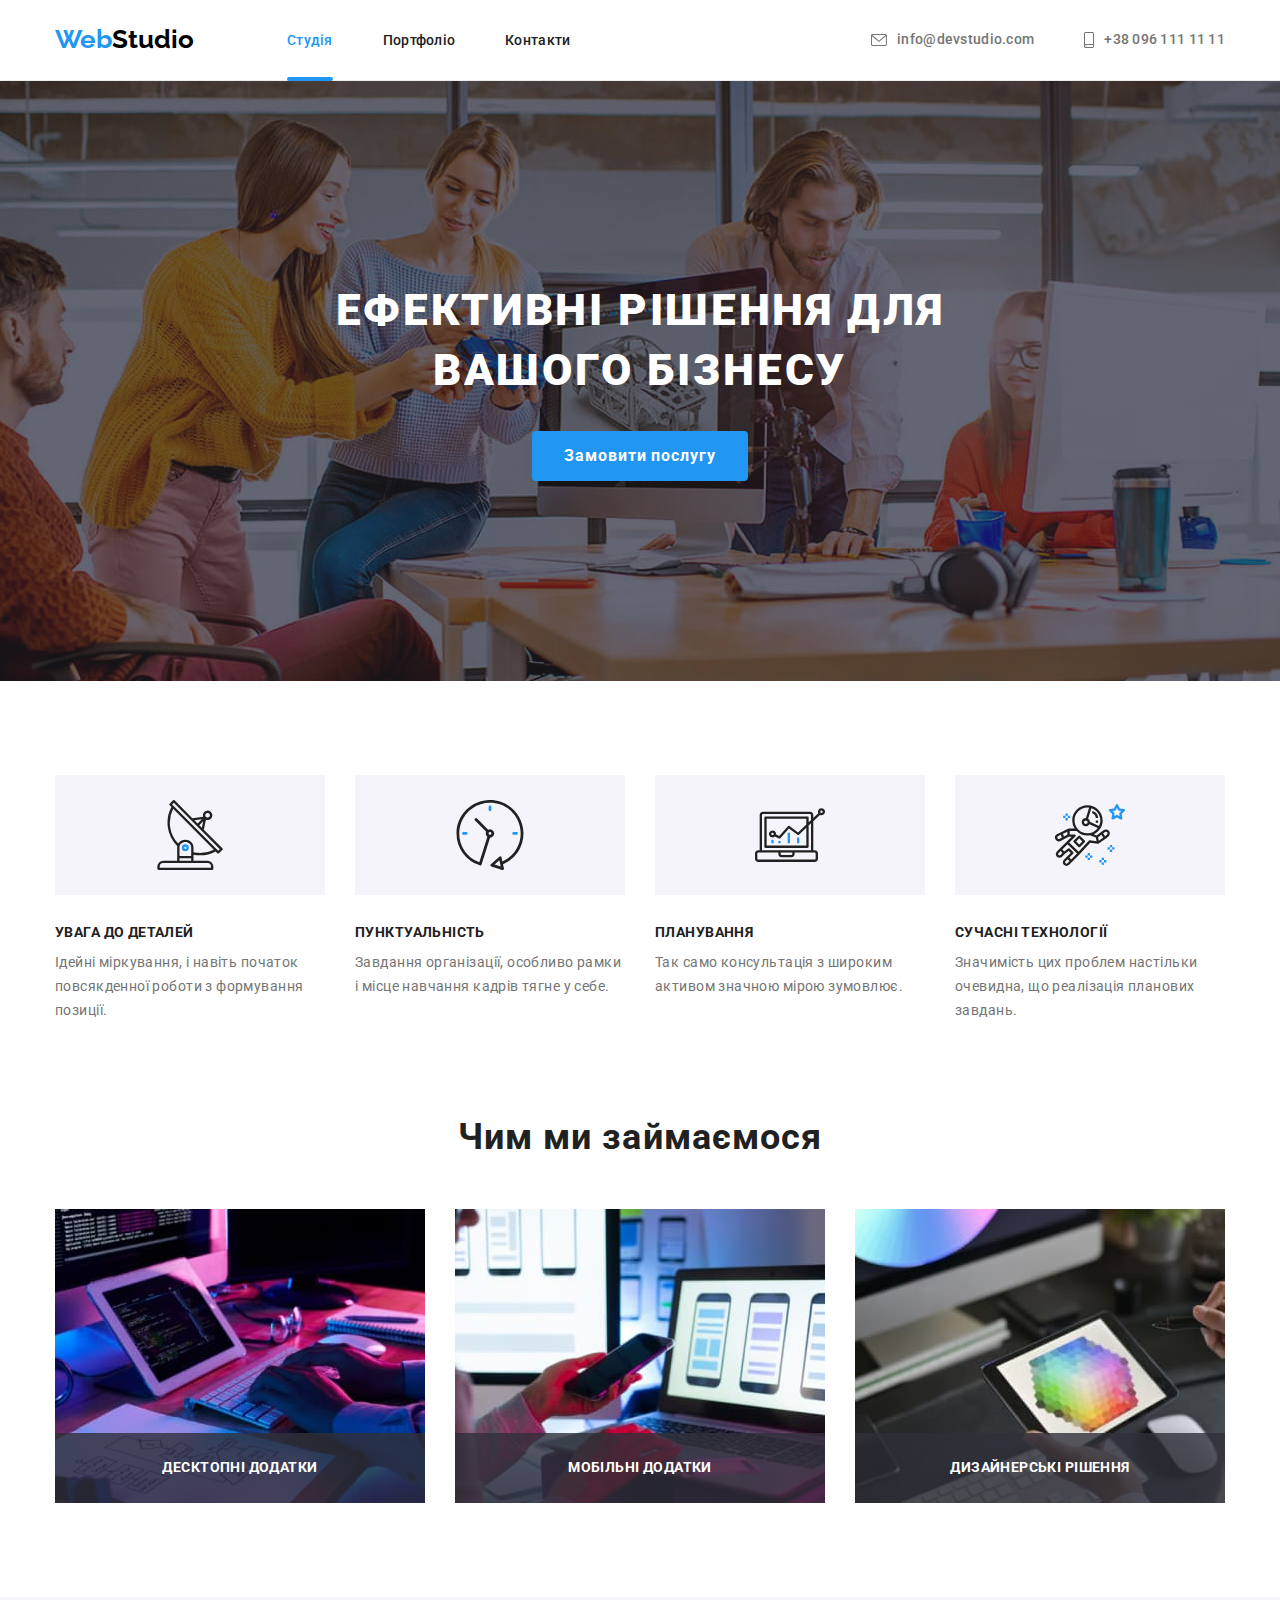
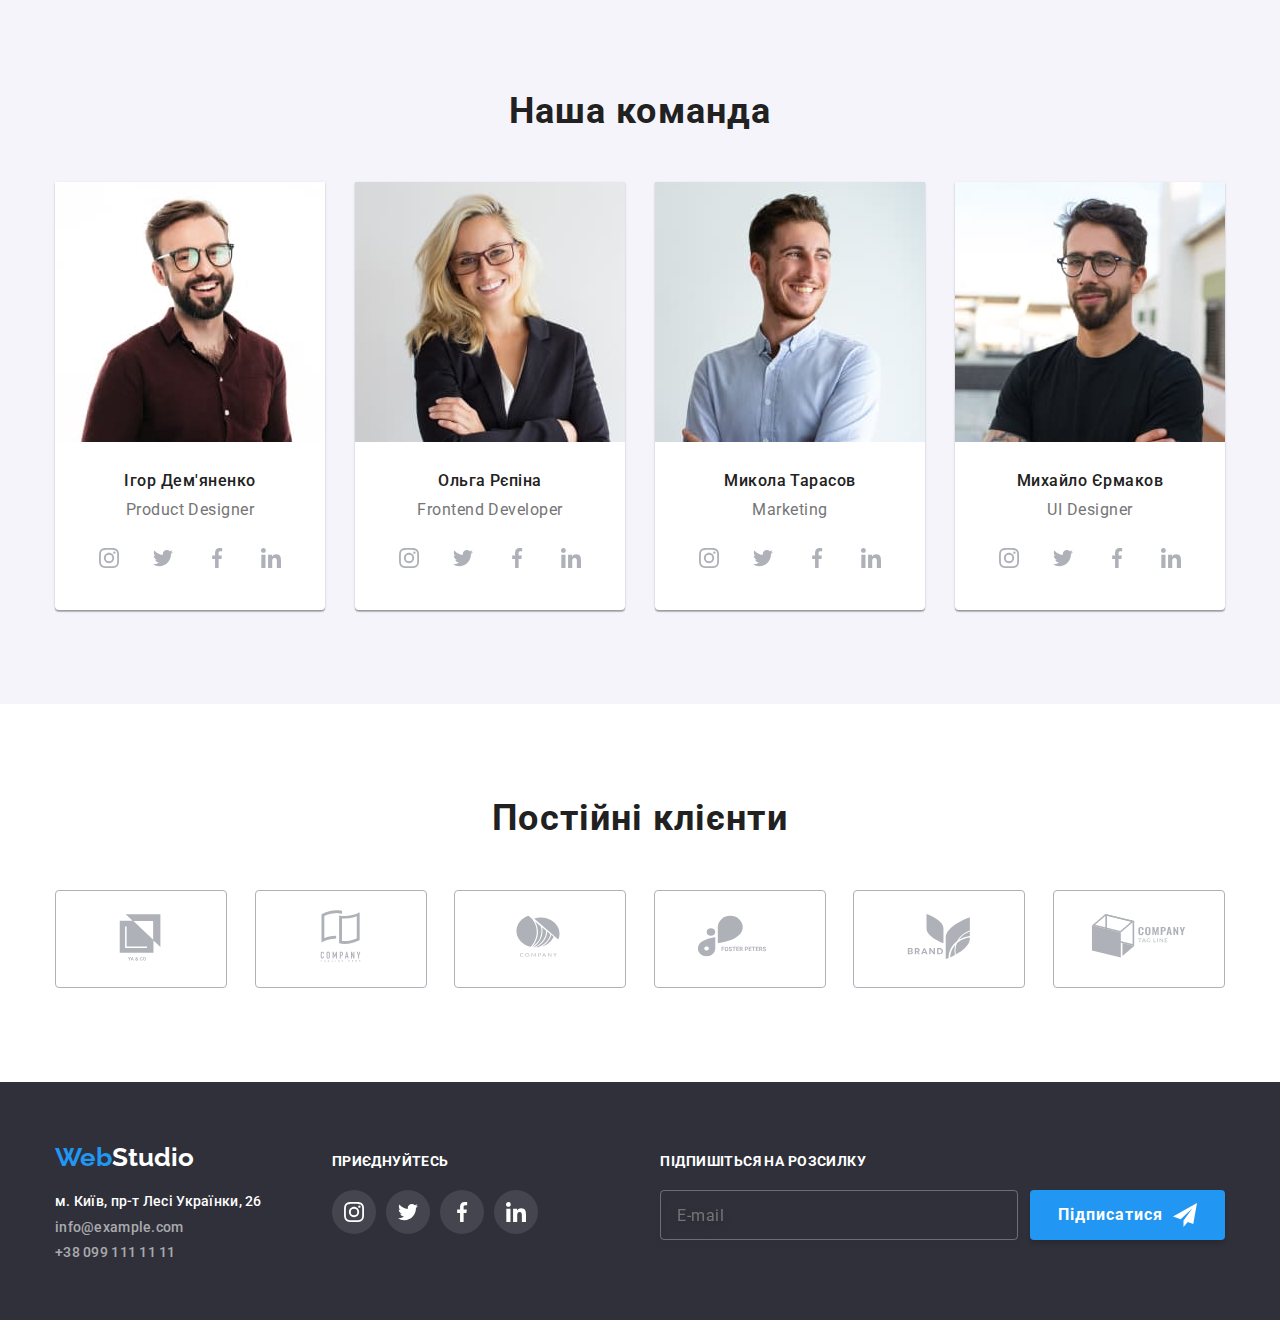
==== index.html @ 632d226a "added form" ====
<!DOCTYPE html>
<html lang="uk">
  <head>
    <meta charset="UTF-8" />
    <meta http-equiv="X-UA-Compatible" content="IE=edge" />
    <meta name="viewport" content="width=device-width, initial-scale=1.0" />
    <title>Студія</title>
    <link rel="preconnect" href="https://fonts.googleapis.com" />
    <link rel="preconnect" href="https://fonts.gstatic.com" crossorigin />
    <link
      href="https://fonts.googleapis.com/css2?family=Raleway:wght@700&family=Roboto:wght@400;500;700;900&display=swap"
      rel="stylesheet"
    />
    <link
      rel="stylesheet"
      href="https://cdnjs.cloudflare.com/ajax/libs/modern-normalize/1.1.0/modern-normalize.min.css"
    />
    <link rel="stylesheet" href="./css/style.css" />
  </head>
  <body>
    <!-- HEADER -->
    <header class="header">
      <!-- КОНТЕЙНЕР -->
      <div class="container">
        <div class="header-flex">
          <nav class="header-nav">
            <!-- ЛОГО -->
            <a class="logo" href="./index.html"><span class="blue">Web</span>Studio</a>

            <!-- НАВІГАЦІЙНИЙ СПИСОК -->
            <ul class="nav-list list">
              <li class="nav-item"><a class="nav-link link-padding current" href="">Студія</a></li>
              <li class="nav-item">
                <a class="nav-link link-padding" href="./portfolio.html">Портфоліо</a>
              </li>
              <li class="nav-item"><a class="nav-link link-padding" href="">Контакти</a></li>
            </ul>
          </nav>

          <!-- ПОСИЛАННЯ АУТЕНТИФІКАЦІЇ -->
          <ul class="auth-list list">
            <li class="auth-item">
              <a class="auth-link link-padding" href="mailto:info@devstudio.com">
                <svg class="auth-icon" width="16" height="12">
                  <use href="./images/icons.svg#envelope"></use>
                </svg>
                info@devstudio.com
              </a>
            </li>
            <li class="auth-item">
              <a class="auth-link link-padding" href="tel:+380961111111">
                <svg class="auth-icon" width="10" height="16">
                  <use href="./images/icons.svg#smartphone"></use>
                </svg>
                +38 096 111 11 11
              </a>
            </li>
          </ul>
        </div>
      </div>
    </header>
    <!-- HEADER END -->
    <main>
      <!-- ГЕРОЙ -->
      <section class="hero">
        <div class="container">
          <h1 class="hero-title">
            Ефективні рішення для <br />
            вашого бізнесу
          </h1>
          <button class="hero-button" type="button" data-modal-open>Замовити послугу</button>
        </div>
      </section>

      <!-- СИЛЬНІ СТОРОНИ -->
      <section class="section">
        <div class="container">
          <h2 class="section-title visually-hidden">Наші сильні сторони</h2>
          <ul class="pros-list list">
            <li class="pros-item antenna">
              <div class="pros-img-wrap">
                <svg class="pros-icon" width="70" height="70">
                  <use href="./images/icons.svg#antenna"></use>
                </svg>
              </div>
              <h3 class="pros-title">увага до деталей</h3>
              <p class="pros-text">
                Ідейні міркування, і навіть початок повсякденної роботи з формування позиції.
              </p>
            </li>
            <li class="pros-item clock">
              <div class="pros-img-wrap">
                <svg class="pros-icon" width="70" height="70">
                  <use href="./images/icons.svg#clock"></use>
                </svg>
              </div>
              <h3 class="pros-title">пунктуальність</h3>
              <p class="pros-text">
                Завдання організації, особливо рамки і місце навчання кадрів тягне у себе.
              </p>
            </li>
            <li class="pros-item diagram">
              <div class="pros-img-wrap">
                <svg class="pros-icon" width="70" height="70">
                  <use href="./images/icons.svg#diagram"></use>
                </svg>
              </div>
              <h3 class="pros-title">планування</h3>
              <p class="pros-text">
                Так само консультація з широким активом значною мірою зумовлює.
              </p>
            </li>
            <li class="pros-item astronaut">
              <div class="pros-img-wrap">
                <svg class="pros-icon" width="70" height="70">
                  <use href="./images/icons.svg#astronaut"></use>
                </svg>
              </div>
              <h3 class="pros-title">сучасні технології</h3>
              <p class="pros-text">
                Значимість цих проблем настільки очевидна, що реалізація планових завдань.
              </p>
            </li>
          </ul>
        </div>
      </section>

      <!-- ЧИМ ЗАЙМАЄМОСЬ -->
      <section class="section section-padding">
        <div class="container">
          <h2 class="section-title">Чим ми займаємося</h2>
          <ul class="work-list list">
            <li class="work-item">
              <div class="work-item-wrap">
                <img
                  class="work-img"
                  src="./images/index/work/keyboard1.jpg"
                  alt="Программіст друкує код на клавіатурі"
                  width="370"
                  height="294"
                />
                <p class="work-text">Десктопні додатки</p>
              </div>
            </li>
            <li class="work-item">
              <div class="work-item-wrap">
                <img
                  class="work-img"
                  src="./images/index/work/phone-laptop2.jpg"
                  alt="Людина тримає смартфон у лівій руці та свайпає по тачпаду правою рукою"
                  width="370"
                  height="294"
                />
                <p class="work-text">Мобільні додатки</p>
              </div>
            </li>
            <li class="work-item">
              <div class="work-item-wrap">
                <img
                  class="work-img"
                  src="./images/index/work/table3.jpg"
                  alt="Дизайнер тримає планшет в лівій руці та вибирає колір на палітрі стілусом"
                  width="370"
                  height="294"
                />
                <p class="work-text">Дизайнерські рішення</p>
              </div>
            </li>
          </ul>
        </div>
      </section>

      <!-- НАША КОМАНДА -->
      <section class="section bg-light">
        <div class="container">
          <h2 class="section-title">Наша команда</h2>

          <ul class="team-list list">
            <li class="team-item">
              <img
                class="team-img"
                src="./images/index/team/igor1.jpg"
                alt="Фото Ігоря Дем'яненко"
                width="270"
                height="260"
              />
              <h3 class="team-title">Ігор Дем'яненко</h3>
              <p class="team-text"><span lang="en">Product Designer</span></p>

              <ul class="team-icons list">
                <li class="team-icons-item">
                  <a
                    class="team-icons-link"
                    href="https://www.instagram.com/"
                    aria-label="Instagram"
                  >
                    <svg class="team-icons-unit" width="20" height="20">
                      <use href="./images/icons.svg#instagram"></use>
                    </svg>
                  </a>
                </li>
                <li class="team-icons-item">
                  <a class="team-icons-link" href="https://twitter.com/" aria-label="Twitter">
                    <svg class="team-icons-unit" width="20" height="20">
                      <use href="./images/icons.svg#twitter"></use>
                    </svg>
                  </a>
                </li>
                <li class="team-icons-item">
                  <a
                    class="team-icons-link"
                    href="https://uk-ua.facebook.com/"
                    aria-label="Facebook"
                  >
                    <svg class="team-icons-unit" width="20" height="20">
                      <use href="./images/icons.svg#facebook"></use>
                    </svg>
                  </a>
                </li>
                <li class="team-icons-item">
                  <a class="team-icons-link" href="https://ua.linkedin.com/" aria-label="Linked-In">
                    <svg class="team-icons-unit" width="20" height="20">
                      <use href="./images/icons.svg#linkedin"></use>
                    </svg>
                  </a>
                </li>
              </ul>
            </li>

            <li class="team-item">
              <img
                class="team-img"
                src="./images/index/team/olga2.jpg"
                alt="Фото Ольги Рєпіної"
                width="270"
                height="260"
              />
              <h3 class="team-title">Ольга Рєпіна</h3>
              <p class="team-text"><span lang="en">Frontend Developer</span></p>
              <ul class="team-icons list">
                <li class="team-icons-item">
                  <a
                    class="team-icons-link"
                    href="https://www.instagram.com/"
                    aria-label="Instagram"
                  >
                    <svg class="team-icons-unit" width="20" height="20">
                      <use href="./images/icons.svg#instagram"></use>
                    </svg>
                  </a>
                </li>
                <li class="team-icons-item">
                  <a class="team-icons-link" href="https://twitter.com/" aria-label="Twitter">
                    <svg class="team-icons-unit" width="20" height="20">
                      <use href="./images/icons.svg#twitter"></use>
                    </svg>
                  </a>
                </li>
                <li class="team-icons-item">
                  <a
                    class="team-icons-link"
                    href="https://uk-ua.facebook.com/"
                    aria-label="Facebook"
                  >
                    <svg class="team-icons-unit" width="20" height="20">
                      <use href="./images/icons.svg#facebook"></use>
                    </svg>
                  </a>
                </li>
                <li class="team-icons-item">
                  <a class="team-icons-link" href="https://ua.linkedin.com/" aria-label="Linked-In">
                    <svg class="team-icons-unit" width="20" height="20">
                      <use href="./images/icons.svg#linkedin"></use>
                    </svg>
                  </a>
                </li>
              </ul>
            </li>

            <li class="team-item">
              <img
                class="team-img"
                src="./images/index/team/mikola3.jpg"
                alt="Фото Миколи Тарасова"
                width="270"
                height="260"
              />
              <h3 class="team-title">Микола Тарасов</h3>
              <p class="team-text"><span lang="en">Marketing</span></p>
              <ul class="team-icons list">
                <li class="team-icons-item">
                  <a
                    class="team-icons-link"
                    href="https://www.instagram.com/"
                    aria-label="Instagram"
                  >
                    <svg class="team-icons-unit" width="20" height="20">
                      <use href="./images/icons.svg#instagram"></use>
                    </svg>
                  </a>
                </li>
                <li class="team-icons-item">
                  <a class="team-icons-link" href="https://twitter.com/" aria-label="Twitter">
                    <svg class="team-icons-unit" width="20" height="20">
                      <use href="./images/icons.svg#twitter"></use>
                    </svg>
                  </a>
                </li>
                <li class="team-icons-item">
                  <a
                    class="team-icons-link"
                    href="https://uk-ua.facebook.com/"
                    aria-label="Facebook"
                  >
                    <svg class="team-icons-unit" width="20" height="20">
                      <use href="./images/icons.svg#facebook"></use>
                    </svg>
                  </a>
                </li>
                <li class="team-icons-item">
                  <a class="team-icons-link" href="https://ua.linkedin.com/" aria-label="Linked-In">
                    <svg class="team-icons-unit" width="20" height="20">
                      <use href="./images/icons.svg#linkedin"></use>
                    </svg>
                  </a>
                </li>
              </ul>
            </li>

            <li class="team-item">
              <img
                class="team-img"
                src="./images/index/team/mihaylo4.jpg"
                alt="Фото Михайла Єрмакова"
                width="270"
                height="260"
              />
              <h3 class="team-title">Михайло Єрмаков</h3>
              <p class="team-text"><span lang="en">UI Designer</span></p>
              <ul class="team-icons list">
                <li class="team-icons-item">
                  <a
                    class="team-icons-link"
                    href="https://www.instagram.com/"
                    aria-label="Instagram"
                  >
                    <svg class="team-icons-unit" width="20" height="20">
                      <use href="./images/icons.svg#instagram"></use>
                    </svg>
                  </a>
                </li>
                <li class="team-icons-item">
                  <a class="team-icons-link" href="https://twitter.com/" aria-label="Twitter">
                    <svg class="team-icons-unit" width="20" height="20">
                      <use href="./images/icons.svg#twitter"></use>
                    </svg>
                  </a>
                </li>
                <li class="team-icons-item">
                  <a
                    class="team-icons-link"
                    href="https://uk-ua.facebook.com/"
                    aria-label="Facebook"
                  >
                    <svg class="team-icons-unit" width="20" height="20">
                      <use href="./images/icons.svg#facebook"></use>
                    </svg>
                  </a>
                </li>
                <li class="team-icons-item">
                  <a class="team-icons-link" href="https://ua.linkedin.com/" aria-label="Linked-In">
                    <svg class="team-icons-unit" width="20" height="20">
                      <use href="./images/icons.svg#linkedin"></use>
                    </svg>
                  </a>
                </li>
              </ul>
            </li>
          </ul>
        </div>
      </section>

      <!-- ПОСТІЙНІ КЛІЄНТИ -->
      <section class="section">
        <div class="container">
          <h2 class="section-title">Постійні клієнти</h2>
          <ul class="clients-list list">
            <li class="clients-item">
              <a class="clients-link" href="">
                <svg class="clients-icon" width="106" height="60">
                  <use href="./images/icons.svg#logo1"></use>
                </svg>
              </a>
            </li>
            <li class="clients-item">
              <a class="clients-link" href="">
                <svg class="clients-icon" width="106" height="60">
                  <use href="./images/icons.svg#logo2"></use>
                </svg>
              </a>
            </li>
            <li class="clients-item">
              <a class="clients-link" href="">
                <svg class="clients-icon" width="106" height="60">
                  <use href="./images/icons.svg#logo3"></use>
                </svg>
              </a>
            </li>
            <li class="clients-item">
              <a class="clients-link" href="">
                <svg class="clients-icon" width="106" height="60">
                  <use href="./images/icons.svg#logo4"></use>
                </svg>
              </a>
            </li>
            <li class="clients-item">
              <a class="clients-link" href="">
                <svg class="clients-icon" width="106" height="60">
                  <use href="./images/icons.svg#logo5"></use>
                </svg>
              </a>
            </li>
            <li class="clients-item">
              <a class="clients-link" href="">
                <svg class="clients-icon" width="106" height="60">
                  <use href="./images/icons.svg#logo6"></use>
                </svg>
              </a>
            </li>
          </ul>
        </div>
      </section>
    </main>

    <!-- FOOTER -->
    <footer class="footer">
      <div class="container footer-container">
        <!-- Адреса -->
        <address class="footer-address">
          <a class="logo color-white margin-logo" href=""><span class="blue">Web</span>Studio</a>
          <ul class="nav-list list list-block">
            <li class="nav-item">
              <a
                class="nav-link color-white"
                href="https://www.google.com.ua/maps/place/%D0%B1%D1%83%D0%BB.+%D0%9B%D0%B5%D1%81%D0%B8+%D0%A3%D0%BA%D1%80%D0%B0%D0%B8%D0%BD%D0%BA%D0%B8,+26,+%D0%9A%D0%B8%D0%B5%D0%B2,+02000/@50.4265847,30.537711,17.5z/data=!4m5!3m4!1s0x40d4cf0e033ecbe9:0x57a4dffefec77da0!8m2!3d50.4265807!4d30.5383858?hl=ru"
                >м. Київ, пр-т Лесі Українки, 26
              </a>
            </li>
            <li class="nav-item">
              <a class="nav-link color-rgba" href="mailto:info@example.com">info@example.com</a>
            </li>
            <li class="nav-item">
              <a class="nav-link color-rgba" href="tel:+380991111111">+38 099 111 11 11</a>
            </li>
          </ul>
        </address>

        <!-- Соціальні мережі -->
        <div class="social-links">
          <b class="social-links-text">приєднуйтесь</b>
          <ul class="social-links-list list">
            <li class="social-list-item">
              <a class="social-list-link" href="https://www.instagram.com/" aria-label="Instagram">
                <svg class="social-list-icons" width="20" height="20">
                  <use href="./images/icons.svg#instagram"></use>
                </svg>
              </a>
            </li>
            <li class="social-list-item">
              <a class="social-list-link" href="https://twitter.com/" aria-label="Twitter">
                <svg class="social-list-icons" width="20" height="20">
                  <use href="./images/icons.svg#twitter"></use>
                </svg>
              </a>
            </li>
            <li class="social-list-item">
              <a class="social-list-link" href="https://uk-ua.facebook.com/" aria-label="Facebook">
                <svg class="social-list-icons" width="20" height="20">
                  <use href="./images/icons.svg#facebook"></use>
                </svg>
              </a>
            </li>
            <li class="social-list-item">
              <a class="social-list-link" href="https://ua.linkedin.com/" aria-label="Linked-In">
                <svg class="social-list-icons" width="20" height="20">
                  <use href="./images/icons.svg#linkedin"></use>
                </svg>
              </a>
            </li>
          </ul>
        </div>

        <!-- Розсилка -->
        <div class="form-footer-wrap">
          <b class="form-footer-text">Підпишіться на розсилку</b>
          <form class="form-footer" action="">
            <input class="input-footer-mail" type="email" name="email" placeholder="E-mail" />
            <button class="form-footer-btn btn" type="submit">
              Підписатися
              <svg class="form-footer-svg" width="24" height="24">
                <use href="./images/icons.svg#telegram"></use>
              </svg>
            </button>
          </form>
        </div>
      </div>
    </footer>
    <!-- FOOTER END-->

    <!-- MODAL -->
    <div class="backdrop is-hidden" data-modal>
      <div class="modal">
        <button class="modal-btn btn" type="button" data-modal-close>
          <svg class="modal-cross btn" width="18" height="18">
            <use href="./images/icons.svg#cross"></use>
          </svg>
        </button>
        <h2 class="modal-title">Залиште свої дані, ми вам передзвонимо</h2>
        <form class="form-modal" action="">
          <label
            >Ім'я
            <input type="text" name="Username" autofocus />
          </label>
          <label
            >Телефон
            <input type="tel" name="tel" />
          </label>
          <label
            >Пошта
            <input type="email" name="Email" />
          </label>
          <label
            >Коментар
            <textarea name="textarea" cols="30" rows="10" placeholder="Введіть текст"></textarea>
          </label>
        </form>
      </div>
    </div>
    <script src="./modal.js"></script>
  </body>
</html>
---- css/style.css ----
:root {
  /* text colors */
  --main-color: #212121;
  --secondary-color: #757575;
  --active-color: #2196f3;
  --backdrop-card-color: rgba(33, 150, 243, 0.9);
  --white-color: #ffffff;
  --link-color-rgba-60: rgba(255, 255, 255, 0.6);
  --icon-color: #afb1b8;
  --social-links-rgba-10: rgba(255, 255, 255, 0.1);
  --bg-work-cards: rgba(47, 48, 58, 0.8);

  /* background color */
  --bg-dark: #2f303a;
  --bg-light: #f5f4fa;
  --border-color: #eeeeee;
  --header-line: #ececec;
  --bg-modal: rgba(0, 0, 0, 0.2);

  /* fonts */
  --main-font: 'Roboto', sans-serif;
  --secondary-font: 'Raleway', sans-serif;

  /* other */
  --timing-function: cubic-bezier(0.4, 0, 0.2, 1);
}
body {
  color: var(--main-color);
  font-family: var(--main-font);
}
h1,
h2,
h3,
h4,
h5,
h6,
ul,
p {
  margin: 0;
  padding: 0;
}
img {
  display: block;
}
.btn {
  padding: 0;
  display: block;
  cursor: pointer;
}
.visually-hidden {
  position: absolute;
  white-space: nowrap;
  width: 1px;
  height: 1px;
  overflow: hidden;
  border: 0;
  padding: 0;
  clip: rect(0 0 0 0);
  clip-path: inset(50%);
  margin: -1px;
}
/* INDEX.HTML */

/* HEADER */
.header {
  border-bottom: 1px solid var(--header-line);
}
/* КОНТЕЙНЕР  */
.container {
  width: 1200px;
  margin: 0 auto;
  padding: 0 15px;
}
.header-flex {
  display: flex;
  justify-content: space-between;
  align-items: center;
}
.header-nav {
  display: flex;
  align-items: center;
}
.logo {
  color: #000000;
  font-family: 'Raleway', sans-serif;

  font-weight: 700;
  font-size: 26px;
  line-height: 1.2;

  text-decoration: none;
}
.blue {
  color: var(--active-color);
}
.list {
  list-style: none;
}
.nav-list {
  display: flex;

  margin-left: 93px;
}
.nav-item {
  margin-left: 50px;
  position: relative;
}
.nav-item:first-child {
  margin-left: 0;
}
.nav-link {
  display: block;

  font-weight: 500;
  font-size: 14px;
  line-height: 1.15;
  letter-spacing: 0.02em;

  color: var(--main-color);

  text-decoration: none;

  transition: color 250ms var(--timing-function);
}
.link-padding {
  padding: 32px 0;
}
.nav-list .nav-link.current {
  color: var(--active-color);
}
.nav-list .nav-link.current::after {
  content: '';
  display: block;

  position: absolute;
  left: 0;
  bottom: -1px;
  height: 4px;
  width: 100%;

  border-radius: 2px;
  background-color: var(--active-color);
}
.nav-link:hover,
.nav-link:focus {
  color: var(--active-color);
}
.auth-list {
  display: flex;
  align-items: center;
}
.auth-item {
}
.auth-item + .auth-item {
  margin-left: 50px;
}
.auth-link {
  display: inline-flex;
  align-items: center;

  font-weight: 500;
  font-size: 14px;
  line-height: 1.14;
  letter-spacing: 0.02em;

  color: var(--secondary-color);

  text-decoration: none;

  transition: color 250ms var(--timing-function);
}
.auth-link:hover,
.auth-link:focus {
  color: var(--active-color);
  fill: var(--active-color);
}
.auth-icon {
  align-items: center;

  margin-right: 10px;

  fill: var(--secondary-color);
  transition: fill 250ms var(--timing-function);
}

.auth-link:hover .auth-icon {
  fill: var(--active-color);
}
.auth-link:focus .auth-icon {
  fill: var(--active-color);
}

/* ГЕРОЙ */
.hero {
  background-color: var(--bg-dark);
  background-image: linear-gradient(rgba(47, 48, 58, 0.4), rgba(47, 48, 58, 0.4)),
    url('../images/index/hero/bg-hero-sq.jpg');
  background-repeat: no-repeat;
  background-position: center;
  background-size: cover;
  max-width: 1600px;

  text-align: center;
  margin: 0 auto;
  padding: 200px 0;
}
.hero-title {
  font-weight: 900;
  font-size: 44px;
  line-height: 1.36;

  letter-spacing: 0.06em;
  text-transform: uppercase;

  color: var(--white-color);

  margin-bottom: 30px;
}
.hero-button {
  font-family: inherit;
  font-weight: 700;
  font-size: 16px;
  line-height: 1.9;
  letter-spacing: 0.06em;

  color: var(--white-color);
  background-color: var(--active-color);

  padding: 10px 32px;
  min-width: 216px;
  border-radius: 4px;
  border: none;

  cursor: pointer;
}
/* MODAL */
.backdrop {
  position: fixed;
  top: 0;
  left: 0;
  width: 100%;
  height: 100%;

  background-color: var(--bg-modal);

  opacity: 1;
  transition: opacity 250ms var(--timing-function);
}
.backdrop.is-hidden {
  opacity: 0;
  pointer-events: none;
  visibility: visible;
}
.backdrop.is-hidden .modal {
  transform: translate(-50%, -50%) scale(1.1);
}
.modal {
  position: absolute;
  top: 50%;
  left: 50%;

  min-width: 528px;
  min-height: 581px;

  background-color: var(--white-color);
  box-shadow: 0px 1px 3px rgba(0, 0, 0, 0.12), 0px 1px 1px rgba(0, 0, 0, 0.14),
    0px 2px 1px rgba(0, 0, 0, 0.2);
  border-radius: 4px;

  transform: translate(-50%, -50%) scale(1);
  transition: transform 250ms var(--timing-function);
}
.modal-btn {
  position: absolute;
  top: 8px;
  right: 8px;
  padding: 6px;

  background-color: var(--white-color);

  border: 1px solid rgba(0, 0, 0, 0.1);
  border-radius: 50%;
}
.modal-cross {
  transition: fill 250ms var(--timing-function);
}
.modal-btn:hover .modal-cross {
  fill: var(--active-color);
}
.form-modal {
}

/* СИЛЬНІ СТОРОНИ */

/* яке повторюється */
.section {
  padding: 94px 0;
}
.section-padding {
  padding-top: 0;
}
.section-title {
  font-weight: 700;
  font-size: 36px;
  line-height: 1.16;
  text-align: center;
  letter-spacing: 0.03em;

  margin-bottom: 50px;
}
/* ////яке повторюється */

.pros-list {
  display: flex;
  justify-content: space-between;
}
.pros-item {
  width: calc((100% - 90px) / 4);
}
.pros-img-wrap {
  display: flex;
  justify-content: center;
  align-items: center;
  width: 270px;
  height: 120px;
  margin-bottom: 30px;
  background-color: var(--bg-light);
}
.pros-icon {
  border-radius: 4px;

  background-color: var(--bg-light);
}

/* .pros-item::before {
  content: '';
  display: block;
  height: 120px;
  border-radius: 4px;

  background-color: var(--bg-light);
  background-repeat: no-repeat;
  background-size: 70px 70px;
  background-position: center;

  margin-bottom: 30px;
}
.antenna:before {
  background-image: url('../images/index/strengths/antenna.svg');
}
.clock::before {
  background-image: url('../images/index/strengths/clock.svg');
}
.diagram::before {
  background-image: url('../images/index/strengths/diagram.svg');
}
.astronaut:before {
  background-image: url('../images/index/strengths/astronaut.svg');
} */

.pros-title {
  font-weight: 700;
  font-size: 14px;
  line-height: 1.14;
  letter-spacing: 0.03em;
  text-transform: uppercase;

  margin-bottom: 10px;
}
.pros-text {
  font-size: 14px;
  line-height: 1.71;

  letter-spacing: 0.03em;

  color: var(--secondary-color);
}

/* ЧИМ ЗАЙМАЄМОСЬ */
.work-list {
  display: flex;
  justify-content: space-between;
}
.work-item {
}
.work-item-wrap {
  position: relative;
}
.work-img {
}
.work-text {
  position: absolute;
  bottom: 0;
  left: 0;
  width: 100%;
  min-height: 70px;

  display: flex;
  justify-content: center;
  align-items: center;

  font-weight: 700;
  font-size: 14px;
  line-height: 1.14;
  text-align: center;
  letter-spacing: 0.03em;
  text-transform: uppercase;

  color: var(--white-color);
  background-color: var(--bg-work-cards);
}
/* НАША КОМАНДА */
.bg-light {
  background-color: var(--bg-light);
}
.team-list {
  display: flex;
  justify-content: space-between;
}
.team-item {
  background-color: var(--white-color);

  box-shadow: 0px 1px 3px rgba(0, 0, 0, 0.12), 0px 1px 1px rgba(0, 0, 0, 0.14),
    0px 2px 1px rgba(0, 0, 0, 0.2);
  border-radius: 0px 0px 4px 4px;
}
.team-img {
  margin-bottom: 30px;
}
.team-title {
  font-weight: 500;
  font-size: 16px;
  line-height: 1.18;
  letter-spacing: 0.03em;

  text-align: center;

  margin-bottom: 10px;
}
.team-text {
  font-size: 16px;
  line-height: 1.18;
  letter-spacing: 0.03em;

  text-align: center;

  color: var(--secondary-color);

  margin-bottom: 16px;
}
.team-icons {
  display: flex;
  justify-content: center;
  align-items: center;
  margin-bottom: 30px;
}
.team-icons-item + .team-icons-item {
  margin-left: 10px;
}
.team-icons-link {
  /* display: block; */
  display: inline-flex;
  justify-content: center;
  align-items: center;

  width: 44px;
  height: 44px;
  /* padding: 12px; */

  border-radius: 50%;

  color: var(--white-color);
  transition: background-color 250ms var(--timing-function);
}
.team-icons-link:hover,
.team-icons-link:focus {
  background-color: var(--active-color);
}
.team-icons-link:focus .team-icons-unit {
  fill: currentColor;
}
.team-icons-link:hover .team-icons-unit {
  fill: currentColor;
}

.team-icons-unit {
  display: block;

  fill: var(--icon-color);

  transition: fill 250ms var(--timing-function);
}

/* Постійні клієнти */
.clients-list {
  display: flex;
  justify-content: space-between;
  align-items: center;
}
.clients-link {
  display: block;
  padding: 16px 32px;
  fill: var(--icon-color);
  border: 1px solid var(--icon-color);
  border-radius: 4px;

  transition: border 250ms var(--timing-function);
}
.clients-link:hover,
.clients-link:focus {
  border: 1px solid var(--active-color);
  fill: var(--active-color);
}
.clients-icon {
  transition: fill 250ms var(--timing-function);
}
/* FOOTER */

.footer {
  background-color: var(--bg-dark);
  padding: 60px 0;
}
.color-white {
  color: var(--white-color);
}
.color-rgba {
  color: var(--link-color-rgba-60);
}
.footer-address {
  font-style: normal;
}
.list-block {
  display: block;
  margin-left: 0;
}
.list-block > .nav-item {
  margin-left: 0;
  margin-bottom: 9px;
}
.list-block > .nav-item:last-child {
  margin-bottom: 0;
}
.margin-logo {
  display: inline-block;
  margin-bottom: 20px;
}

.footer-container {
  display: flex;
  align-items: baseline;
}
.social-links {
  margin-left: 70px;
}
.social-links-text {
  display: block;
  font-weight: 700;
  font-size: 14px;
  line-height: 1.14;
  letter-spacing: 0.03em;
  text-transform: uppercase;

  color: var(--white-color);

  margin-bottom: 20px;
}
.social-links-list {
  display: flex;
}
.social-list-item {
  margin-left: 10px;
}
.social-list-item:first-child {
  margin-left: 0;
}
.social-list-link {
  display: block;
  padding: 12px;
  border-radius: 50%;

  color: var(--white-color);
  background-color: var(--social-links-rgba-10);

  transition: background-color 250ms var(--timing-function);
}
.social-list-link:hover,
.social-list-link:focus {
  background-color: var(--active-color);
}
.social-list-icons {
  display: block;

  fill: currentColor;
}
.form-footer-wrap {
  margin-left: auto;
}
.form-footer {
  display: flex;
}
.form-footer-text {
  display: block;
  font-weight: 700;
  font-size: 14px;
  line-height: 1.14;
  letter-spacing: 0.03em;
  text-transform: uppercase;

  color: var(--white-color);

  margin-bottom: 20px;
}
.input-footer-mail {
  width: 358px;
  height: 50px;

  padding-left: 16px;

  font-size: 16px;
  line-height: calc(20 / 16);
  letter-spacing: 0.03em;

  color: var(--link-color-rgba-60);
  background-color: transparent;
  border: 1px solid rgba(255, 255, 255, 0.3);
  filter: drop-shadow(0px 4px 4px rgba(0, 0, 0, 0.15));
  border-radius: 4px;
}
.form-footer-btn {
  display: inline-flex;
  align-items: center;
  font-weight: 700;
  font-size: 16px;
  line-height: 30px;
  line-height: calc(30 / 16);

  padding: 10px 28px;
  margin-left: 12px;

  letter-spacing: 0.06em;

  color: var(--white-color);
  background-color: var(--active-color);
  box-shadow: 0px 4px 4px rgba(0, 0, 0, 0.15);
  border-radius: 4px;
  border: none;
}
.form-footer-svg {
  margin-left: 10px;

  fill: var(--white-color);
}
/* END ///INDEX.HTML */

/* PORTFOLIO.HTML */

/* Фільтр */

.filter-list {
  display: flex;
  justify-content: center;
  margin-bottom: 50px;
}
.filter-item {
  display: inline-block;
}
.filter-item + .filter-item {
  margin-left: 8px;
}
.filter-btn {
  font-family: inherit;
  font-weight: 500;
  font-size: 16px;
  line-height: 1.62;

  background-color: var(--bg-light);

  text-align: center;
  letter-spacing: 0.03em;

  border: none;
  border-radius: 4px;
  padding: 6px 22px;

  cursor: pointer;

  transition: background-color 250ms var(--timing-function), color 250ms var(--timing-function),
    box-shadow 250ms var(--timing-function);
}
.filter-btn:hover,
.filter-btn:focus {
  color: var(--white-color);
  background-color: var(--active-color);
  box-shadow: 0px 3px 1px rgba(0, 0, 0, 0.1), 0px 1px 2px rgba(0, 0, 0, 0.08),
    0px 2px 2px rgba(0, 0, 0, 0.12);
}
/* Приклади проектів */
.projects-list {
  display: flex;
  flex-wrap: wrap;
}
.projects-item {
  width: calc((100% - 60px) / 3);
  margin-right: 30px;
  margin-bottom: 30px;

  transition: box-shadow 250ms var(--timing-function);
}
.projects-item:hover,
.projects-item:focus {
  box-shadow: 0px 1px 1px rgba(0, 0, 0, 0.12), 0px 4px 4px rgba(0, 0, 0, 0.06),
    1px 4px 6px rgba(0, 0, 0, 0.16);
}
.projects-border {
  border-bottom: 1px solid var(--border-color);
  border-right: 1px solid var(--border-color);
  border-left: 1px solid var(--border-color);
}
.projects-item:nth-child(3n) {
  margin-right: 0;
}
.projects-item:nth-last-child(-n + 3) {
  margin-bottom: 0px;
}
.projects-link {
  font-weight: 700;
  font-size: 18px;
  line-height: 2;

  letter-spacing: 0.06em;
  text-decoration: none;

  color: var(--main-color);
}
.projects-img-wrap {
  position: relative;
  overflow: hidden;
}

.projects-img-wrap::after {
  content: '';
  position: absolute;
  top: 0;
  left: 0;
  width: 100%;
  height: 100%;
  background-color: var(--backdrop-card-color);

  transform: translateY(100%);
  transition: transform 250ms var(--timing-function);
}
.projects-item:hover .projects-img-wrap::after {
  transform: translateY(0);
}
.projects-text-after {
  position: absolute;
  top: 0;
  left: 0;

  font-weight: normal;
  font-size: 18px;
  line-height: 1.55;
  letter-spacing: 0.03em;

  padding: 63px 24px;

  color: var(--white-color);

  transform: translateY(100%);
  transition: transform 250ms var(--timing-function);

  z-index: 10;
}
.projects-item:hover .projects-text-after {
  transform: translateY(0);
}
.projects-img {
}
.projects-title {
  font-weight: 700;
  font-size: 18px;
  line-height: 2;
  letter-spacing: 0.06em;

  padding: 20px 0 0 24px;
  margin-bottom: 4px;
}
.projects-text {
  font-weight: 400;
  font-size: 16px;
  line-height: 1.9;
  letter-spacing: 0.03em;

  padding-left: 24px;
  margin-bottom: 20px;

  color: var(--secondary-color);
}
/* END //PORTFOLIO.HTML */
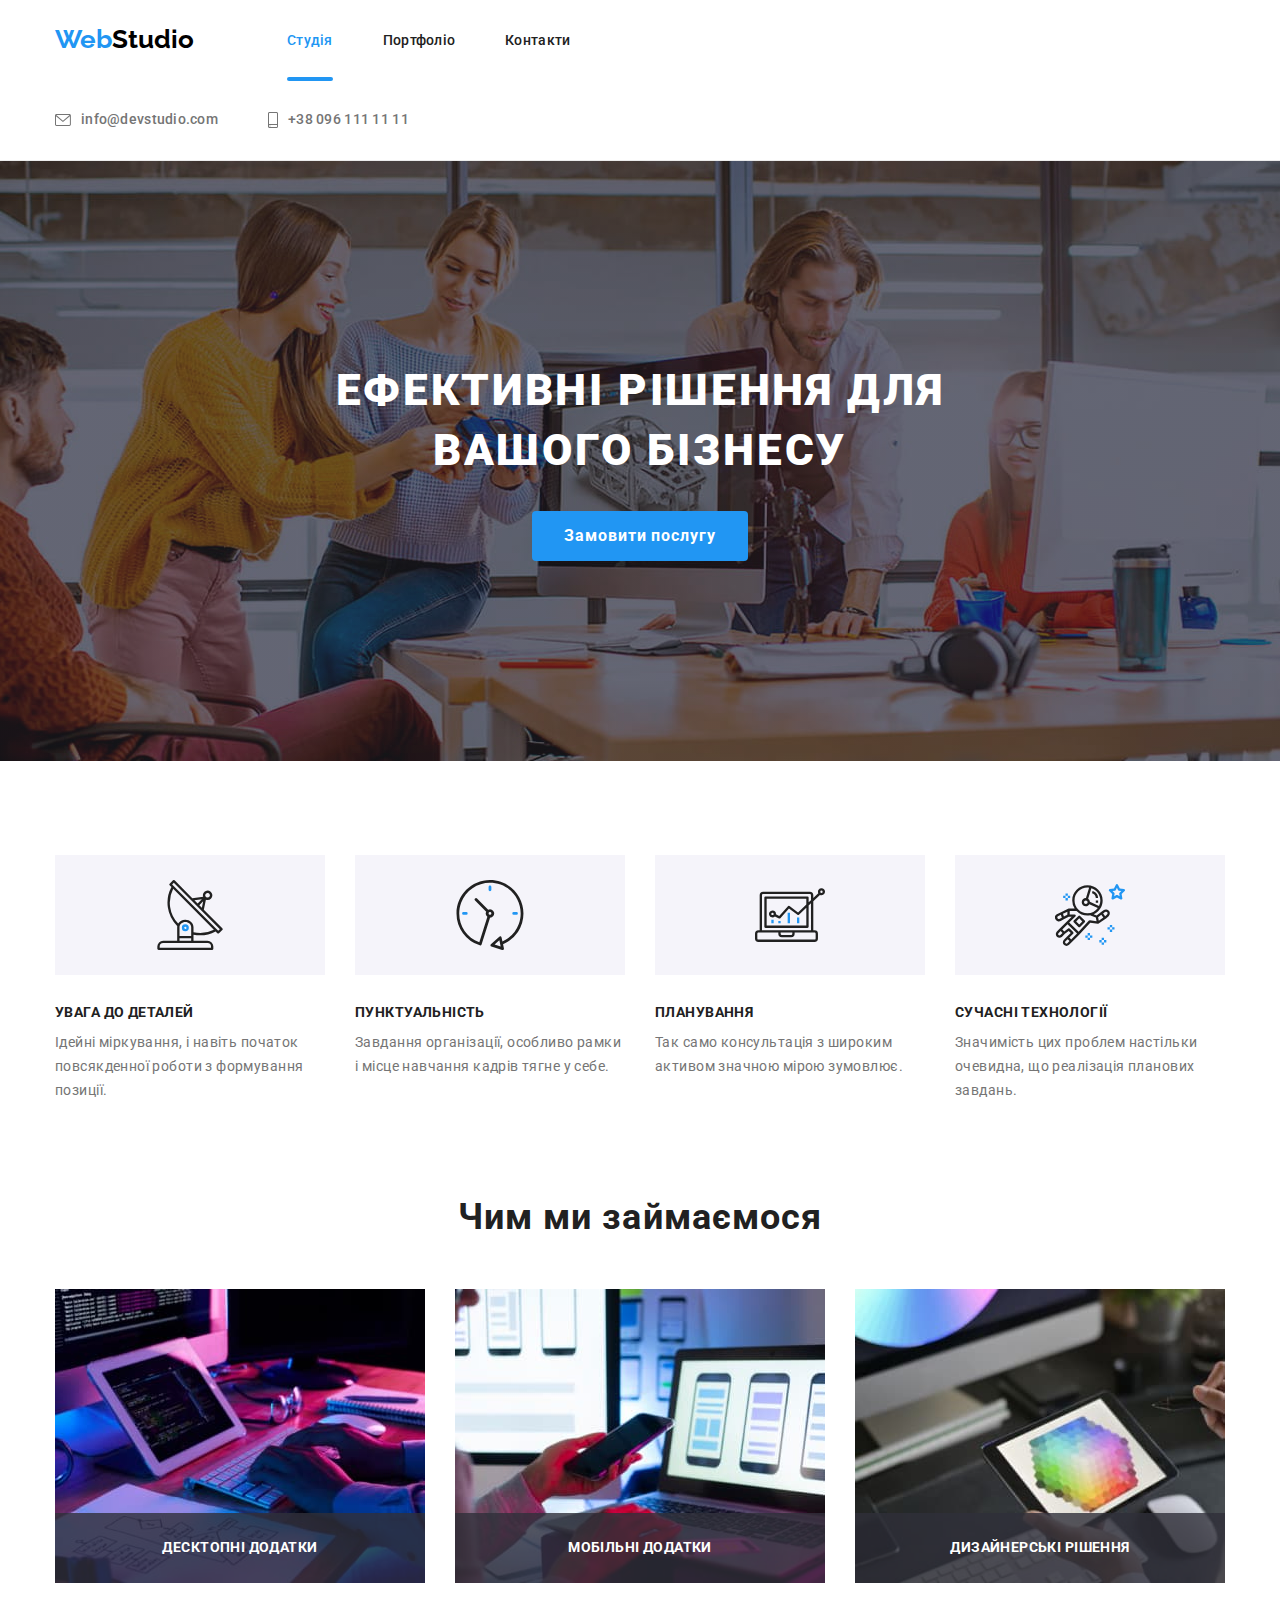
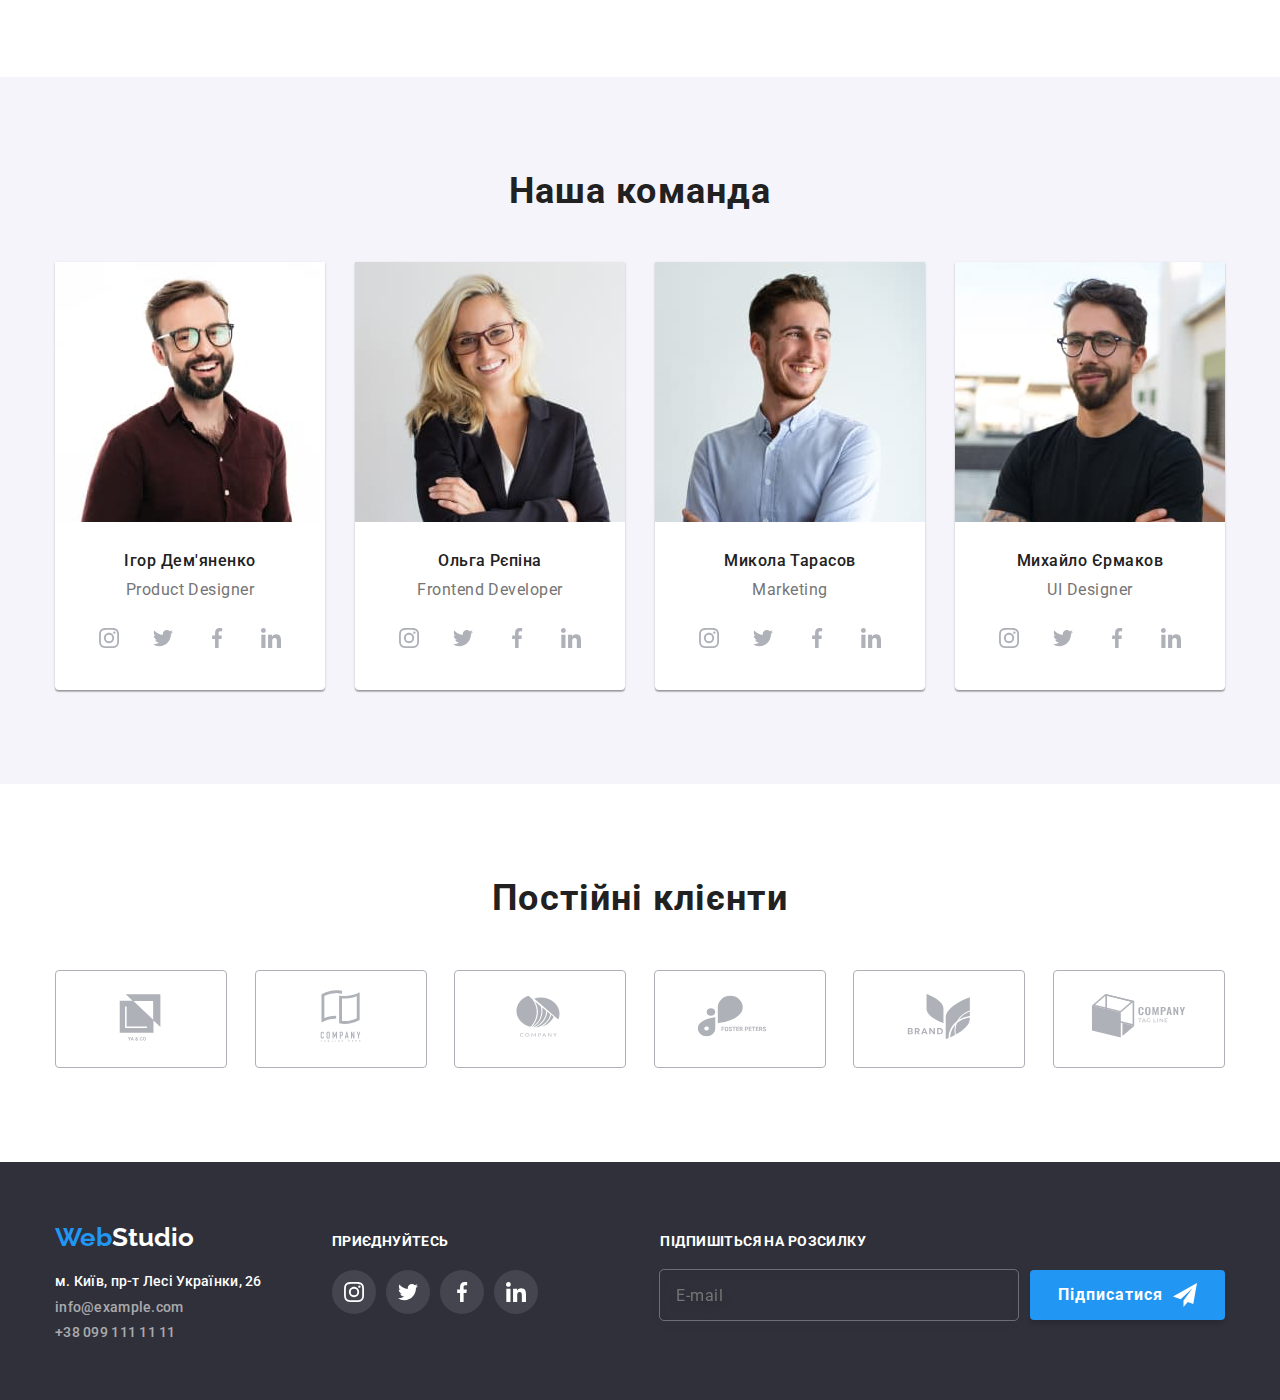
==== commit e6a8ab90: "addded fixes after examination" ====
--- a/index.html
+++ b/index.html
@@ -22,7 +22,7 @@
     <header class="header">
       <!-- КОНТЕЙНЕР -->
       <div class="container">
-        <div class="header-flex">
+        <div class="headerflex">
           <nav class="header-nav">
             <!-- ЛОГО -->
             <a class="logo" href="./index.html"><span class="blue">Web</span>Studio</a>
@@ -493,7 +493,7 @@
         <!-- Розсилка -->
         <div class="form-footer-wrap">
           <b class="form-footer-text">Підпишіться на розсилку</b>
-          <form class="form-footer" action="">
+          <form class="form-footer" action="#">
             <input class="input-footer-mail" type="email" name="email" placeholder="E-mail" />
             <button class="form-footer-btn btn" type="submit">
               Підписатися
@@ -515,25 +515,121 @@
             <use href="./images/icons.svg#cross"></use>
           </svg>
         </button>
-        <h2 class="modal-title">Залиште свої дані, ми вам передзвонимо</h2>
-        <form class="form-modal" action="">
-          <label
-            >Ім'я
-            <input type="text" name="Username" autofocus />
-          </label>
-          <label
-            >Телефон
-            <input type="tel" name="tel" />
-          </label>
-          <label
-            >Пошта
-            <input type="email" name="Email" />
-          </label>
-          <label
-            >Коментар
-            <textarea name="textarea" cols="30" rows="10" placeholder="Введіть текст"></textarea>
-          </label>
-        </form>
+        <div class="modal-wrap">
+          <strong class="modal-title">Залиште свої дані, ми вам передзвонимо</strong>
+
+          <!-- =======================  -->
+          <!-- ВАРІАНТ 1 -->
+          <!-- ======================= -->
+
+          <form class="form-modal" action="#">
+            <div class="form-field">
+              <label class="form-label" for="Username">Ім'я</label>
+              <input class="form-input" type="text" name="Username" id="Username" />
+              <svg class="form-svg" width="18" height="18">
+                <use href="./images/icons.svg#person"></use>
+              </svg>
+            </div>
+
+            <div class="form-field">
+              <label class="form-label" for="password">Телефон</label>
+              <input class="form-input" type="password" name="password" id="password" />
+              <svg class="form-svg" width="18" height="18">
+                <use href="./images/icons.svg#tel"></use>
+              </svg>
+            </div>
+
+            <div class="form-field">
+              <label class="form-label" for="tel">Пошта</label>
+              <input class="form-input" type="tel" name="tel" id="tel" />
+              <svg class="form-svg" width="18" height="18">
+                <use href="./images/icons.svg#envelope-2"></use>
+              </svg>
+            </div>
+
+            <div class="form-field field-margin">
+              <label class="form-label" for="comments">Коментар</label>
+              <textarea
+                class="form-area"
+                name="comments"
+                id="comments"
+                placeholder="Введіть текст"
+              ></textarea>
+            </div>
+
+            <div class="form-field block-margin">
+              <label class="label-pointer" for="check">
+                <input class="form-check" type="checkbox" name="check" id="check" />
+                <span class="checked-icon"></span>
+                <svg class="check-svg" width="15" height="15">
+                  <use href="./images/icons.svg#icon-check"></use>
+                </svg>
+                Погоджуюся з розсилкою та приймаю
+                <a class="form-link" href="" target="_blank" rel="noopener nofollow noreferrer">
+                  Умови договору
+                </a>
+              </label>
+            </div>
+
+            <button class="hero-button shadow btn" type="submit">Відправити</button>
+          </form>
+
+          <!-- =======================  -->
+          <!-- ВАРІАНТ 2 -->
+          <!-- ======================= -->
+
+          <!-- <form class="form-modal" action="#" autocomplete="off"> -->
+          <!-- username -->
+          <!-- <label class="form-field">
+              <input class="form-input" type="text" name="Username" />
+              <span class="form-text">Ім'я</span>
+              <svg class="form-svg" width="18" height="18">
+                <use href="./images/icons.svg#person"></use>
+              </svg>
+            </label> -->
+
+          <!-- phone-number -->
+          <!-- <label class="form-field">
+              <input class="form-input" type="tel" name="tel" />
+              <span class="form-text">Телефон</span>
+              <svg class="form-svg" width="18" height="18">
+                <use href="./images/icons.svg#tel"></use>
+              </svg>
+            </label> -->
+
+          <!-- mail -->
+          <!-- <label class="form-field">
+              <input class="form-input" type="email" name="email" />
+              <span class="form-text">Пошта</span>
+              <svg class="form-svg" width="18" height="18">
+                <use href="./images/icons.svg#envelope-2"></use>
+              </svg>
+            </label> -->
+
+          <!-- comments -->
+          <!-- <label class="form-field textarea-margin">
+              <textarea class="textarea" name="comments" placeholder="Введіть текст"></textarea>
+              <span class="form-text">Коментар</span>
+            </label> -->
+
+          <!-- checkbox -->
+          <!-- <label class="form-field check-label">
+              <input class="form-check" type="checkbox" name="checkbox" />
+              <svg class="check-svg" width="15" height="15">
+                <use href="./images/icons.svg#icon-check"></use>
+              </svg>
+              <span class="form-check-text">
+                Погоджуюся з розсилкою та приймаю
+                <a class="form-link" href="" target="_blank" rel="noopener nofollow noreferrer">
+                  Умови договору
+                </a>
+              </span>
+            </label> -->
+
+          <!-- button -->
+          <!-- <button class="hero-button shadow btn" type="submit">Відправити</button>
+          </form> -->
+        </div>
       </div>
     </div>
     <script src="./modal.js"></script>
--- a/css/style.css
+++ b/css/style.css
@@ -9,6 +9,8 @@
   --icon-color: #afb1b8;
   --social-links-rgba-10: rgba(255, 255, 255, 0.1);
   --bg-work-cards: rgba(47, 48, 58, 0.8);
+  --modal-border-color: rgba(33, 33, 33, 0.2);
+  --text-area-color: rgba(117, 117, 117, 0.5);
 
   /* background color */
   --bg-dark: #2f303a;
@@ -22,7 +24,7 @@
   --secondary-font: 'Raleway', sans-serif;
 
   /* other */
-  --timing-function: cubic-bezier(0.4, 0, 0.2, 1);
+  --timing-function: 250ms cubic-bezier(0.4, 0, 0.2, 1);
 }
 body {
   color: var(--main-color);
@@ -120,7 +122,7 @@
 
   text-decoration: none;
 
-  transition: color 250ms var(--timing-function);
+  transition: color var(--timing-function);
 }
 .link-padding {
   padding: 32px 0;
@@ -167,7 +169,7 @@
 
   text-decoration: none;
 
-  transition: color 250ms var(--timing-function);
+  transition: color var(--timing-function);
 }
 .auth-link:hover,
 .auth-link:focus {
@@ -180,7 +182,7 @@
   margin-right: 10px;
 
   fill: var(--secondary-color);
-  transition: fill 250ms var(--timing-function);
+  transition: fill var(--timing-function);
 }
 
 .auth-link:hover .auth-icon {
@@ -244,7 +246,7 @@
   background-color: var(--bg-modal);
 
   opacity: 1;
-  transition: opacity 250ms var(--timing-function);
+  transition: opacity var(--timing-function);
 }
 .backdrop.is-hidden {
   opacity: 0;
@@ -268,7 +270,7 @@
   border-radius: 4px;
 
   transform: translate(-50%, -50%) scale(1);
-  transition: transform 250ms var(--timing-function);
+  transition: transform var(--timing-function);
 }
 .modal-btn {
   position: absolute;
@@ -282,13 +284,298 @@
   border-radius: 50%;
 }
 .modal-cross {
-  transition: fill 250ms var(--timing-function);
+  transition: fill var(--timing-function);
 }
 .modal-btn:hover .modal-cross {
   fill: var(--active-color);
 }
+.modal-wrap {
+  padding: 40px;
+}
+.modal-title {
+  display: block;
+  font-weight: 700;
+  font-size: 20px;
+  line-height: 23px;
+  line-height: calc(23 / 20);
+  text-align: center;
+  letter-spacing: 0.03em;
+
+  margin-bottom: 30px;
+
+  color: var(--main-color);
+}
 .form-modal {
-}
+  display: flex;
+  flex-direction: column;
+  align-items: center;
+}
+
+/* <!-- =======================  -->
+      <!-- ВАРІАНТ 1 -->
+<!-- ======================= --> */
+
+.form-field {
+  position: relative;
+
+  display: flex;
+  flex-direction: column;
+
+  margin-bottom: 10px;
+}
+.form-label {
+  margin-bottom: 4px;
+
+  font-size: 12px;
+  line-height: calc(14 / 12);
+  letter-spacing: 0.01em;
+
+  color: var(--secondary-color);
+}
+.form-input {
+  width: 448px;
+  height: 40px;
+
+  padding-left: 42px;
+
+  border: none;
+  outline: 1px solid var(--modal-border-color);
+  border-radius: 4px;
+
+  transition: outline var(--timing-function);
+}
+.form-svg {
+  position: absolute;
+  top: 50%;
+  left: 15px;
+
+  transition: fill var(--timing-function);
+}
+.form-input:focus,
+.form-input:hover {
+  outline: 1px solid var(--active-color);
+}
+.form-input:focus,
+.form-input:hover ~ .form-svg {
+  fill: var(--active-color);
+}
+.form-area {
+  width: 448px;
+  height: 120px;
+
+  font-size: 12px;
+  line-height: calc(14 / 12);
+  letter-spacing: 0.01em;
+
+  padding-top: 12px;
+  padding-left: 16px;
+
+  color: var(--text-area-color);
+
+  outline: 1px solid var(--modal-border-color);
+  border: none;
+  border-radius: 4px;
+
+  resize: none;
+  transition: outline var(--timing-function);
+}
+.form-area:focus,
+.form-area:hover {
+  outline: 1px solid var(--active-color);
+}
+.field-margin {
+  margin-bottom: 20px;
+}
+.shadow {
+  transition: box-shadow var(--timing-function);
+}
+.shadow:hover {
+  box-shadow: 0px 4px 4px rgba(0, 0, 0, 0.15);
+  border-radius: 4px;
+}
+.block-margin {
+  display: block;
+  margin-bottom: 30px;
+}
+.label-pointer {
+  cursor: pointer;
+}
+.form-check {
+  -webkit-appearance: none;
+  -moz-appearance: none;
+  appearance: none;
+
+  font-size: 14px;
+  line-height: calc(24 / 14);
+
+  letter-spacing: 0.03em;
+
+  color: var(--secondary-color);
+}
+.checked-icon {
+  display: inline-flex;
+
+  width: 15px;
+  height: 15px;
+
+  border: 2px solid var(--main-color);
+  border-radius: 4px;
+}
+.form-check:checked + .checked-icon {
+  background-color: var(--active-color);
+  border-color: var(--active-color);
+}
+.check-svg {
+  position: absolute;
+  top: 2px;
+  left: 4px;
+
+  border-radius: 4px;
+  fill: transparent;
+
+  transition: fill var(--timing-function), background-color var(--timing-function);
+}
+
+.form-check:checked ~ .check-svg {
+  fill: white;
+  background-color: var(--active-color);
+}
+.form-link {
+  font-size: 14px;
+  line-height: calc(24 / 14);
+
+  letter-spacing: 0.03em;
+
+  color: var(--active-color);
+}
+
+/* <!-- =======================  -->
+    <!-- ВАРІАНТ 2 -->
+<!-- ======================= --> */
+
+/* .form-field {
+  position: relative;
+  display: block;
+  margin-bottom: 28px;
+}
+.form-input {
+  width: 448px;
+  height: 40px;
+
+  padding-left: 45px;
+
+  border: none;
+  outline: 1px solid var(--modal-border-color);
+  border-radius: 4px;
+
+  transition: outline var(--timing-function);
+}
+.form-input:focus {
+  outline: 1px solid var(--active-color);
+}
+.form-input:focus ~ .form-svg {
+  fill: var(--active-color);
+}
+.form-text {
+  position: absolute;
+  top: -21px;
+  left: 0;
+
+  font-size: 12px;
+  line-height: calc(14 / 12);
+  letter-spacing: 0.01em;
+
+  color: var(--secondary-color);
+}
+.form-svg {
+  position: absolute;
+  top: 11px;
+  left: 15px;
+  transition: fill var(--timing-function);
+}
+.textarea {
+  width: 448px;
+  height: 120px;
+
+  font-size: 12px;
+  line-height: 14px;
+  line-height: calc(14 / 12);
+  letter-spacing: 0.01em;
+
+  padding-top: 12px;
+  padding-left: 16px;
+
+  border: none;
+  outline: 1px solid var(--modal-border-color);
+  border-radius: 4px;
+
+  color: var(--text-area-color);
+
+  resize: none;
+
+  transition: outline var(--timing-function);
+}
+.textarea:focus {
+  outline: 1px solid var(--active-color);
+}
+.textarea-margin {
+  margin-bottom: 20px;
+}
+.form-check {
+  -webkit-appearance: none;
+  -moz-appearance: none;
+  appearance: none;
+}
+.check-icon {
+  display: inline-block;
+
+  width: 15px;
+  height: 15px;
+
+  border: 2px solid var(--main-color);
+  border-radius: 2px;
+
+  margin-right: 7px;
+}
+.check-svg {
+  display: inline-block;
+
+  border: 2px solid var(--main-color);
+  border-radius: 2px;
+
+  margin-right: 7px;
+  fill: white;
+  transition: border var(--timing-function), background-color var(--timing-function);
+}
+.form-check:checked + .check-svg {
+  background-color: var(--active-color);
+  border-color: var(--active-color);
+}
+.check-label {
+  display: inline-flex;
+  align-items: center;
+
+  margin-bottom: 30px;
+}
+.form-check-text {
+  font-size: 14px;
+  line-height: calc(24 / 14);
+
+  letter-spacing: 0.03em;
+
+  color: var(--secondary-color);
+}
+.form-link {
+  font-size: 14px;
+  line-height: calc(24 / 14);
+
+  letter-spacing: 0.03em;
+
+  color: var(--active-color);
+}
+.shadow {
+  box-shadow: 0px 4px 4px rgba(0, 0, 0, 0.15);
+} */
 
 /* СИЛЬНІ СТОРОНИ */
 
@@ -470,7 +757,7 @@
   border-radius: 50%;
 
   color: var(--white-color);
-  transition: background-color 250ms var(--timing-function);
+  transition: background-color var(--timing-function);
 }
 .team-icons-link:hover,
 .team-icons-link:focus {
@@ -488,7 +775,7 @@
 
   fill: var(--icon-color);
 
-  transition: fill 250ms var(--timing-function);
+  transition: fill var(--timing-function);
 }
 
 /* Постійні клієнти */
@@ -504,7 +791,7 @@
   border: 1px solid var(--icon-color);
   border-radius: 4px;
 
-  transition: border 250ms var(--timing-function);
+  transition: border var(--timing-function);
 }
 .clients-link:hover,
 .clients-link:focus {
@@ -512,7 +799,7 @@
   fill: var(--active-color);
 }
 .clients-icon {
-  transition: fill 250ms var(--timing-function);
+  transition: fill var(--timing-function);
 }
 /* FOOTER */
 
@@ -581,7 +868,7 @@
   color: var(--white-color);
   background-color: var(--social-links-rgba-10);
 
-  transition: background-color 250ms var(--timing-function);
+  transition: background-color var(--timing-function);
 }
 .social-list-link:hover,
 .social-list-link:focus {
@@ -622,9 +909,12 @@
 
   color: var(--link-color-rgba-60);
   background-color: transparent;
-  border: 1px solid rgba(255, 255, 255, 0.3);
+  outline: 1px solid rgba(255, 255, 255, 0.3);
+  border: none;
   filter: drop-shadow(0px 4px 4px rgba(0, 0, 0, 0.15));
   border-radius: 4px;
+
+  transition: outline var(--timing-function);
 }
 .form-footer-btn {
   display: inline-flex;
@@ -684,8 +974,8 @@
 
   cursor: pointer;
 
-  transition: background-color 250ms var(--timing-function), color 250ms var(--timing-function),
-    box-shadow 250ms var(--timing-function);
+  transition: background-color var(--timing-function), color var(--timing-function),
+    box-shadow var(--timing-function);
 }
 .filter-btn:hover,
 .filter-btn:focus {
@@ -704,7 +994,7 @@
   margin-right: 30px;
   margin-bottom: 30px;
 
-  transition: box-shadow 250ms var(--timing-function);
+  transition: box-shadow var(--timing-function);
 }
 .projects-item:hover,
 .projects-item:focus {
@@ -747,7 +1037,7 @@
   background-color: var(--backdrop-card-color);
 
   transform: translateY(100%);
-  transition: transform 250ms var(--timing-function);
+  transition: transform var(--timing-function);
 }
 .projects-item:hover .projects-img-wrap::after {
   transform: translateY(0);
@@ -767,7 +1057,7 @@
   color: var(--white-color);
 
   transform: translateY(100%);
-  transition: transform 250ms var(--timing-function);
+  transition: transform var(--timing-function);
 
   z-index: 10;
 }
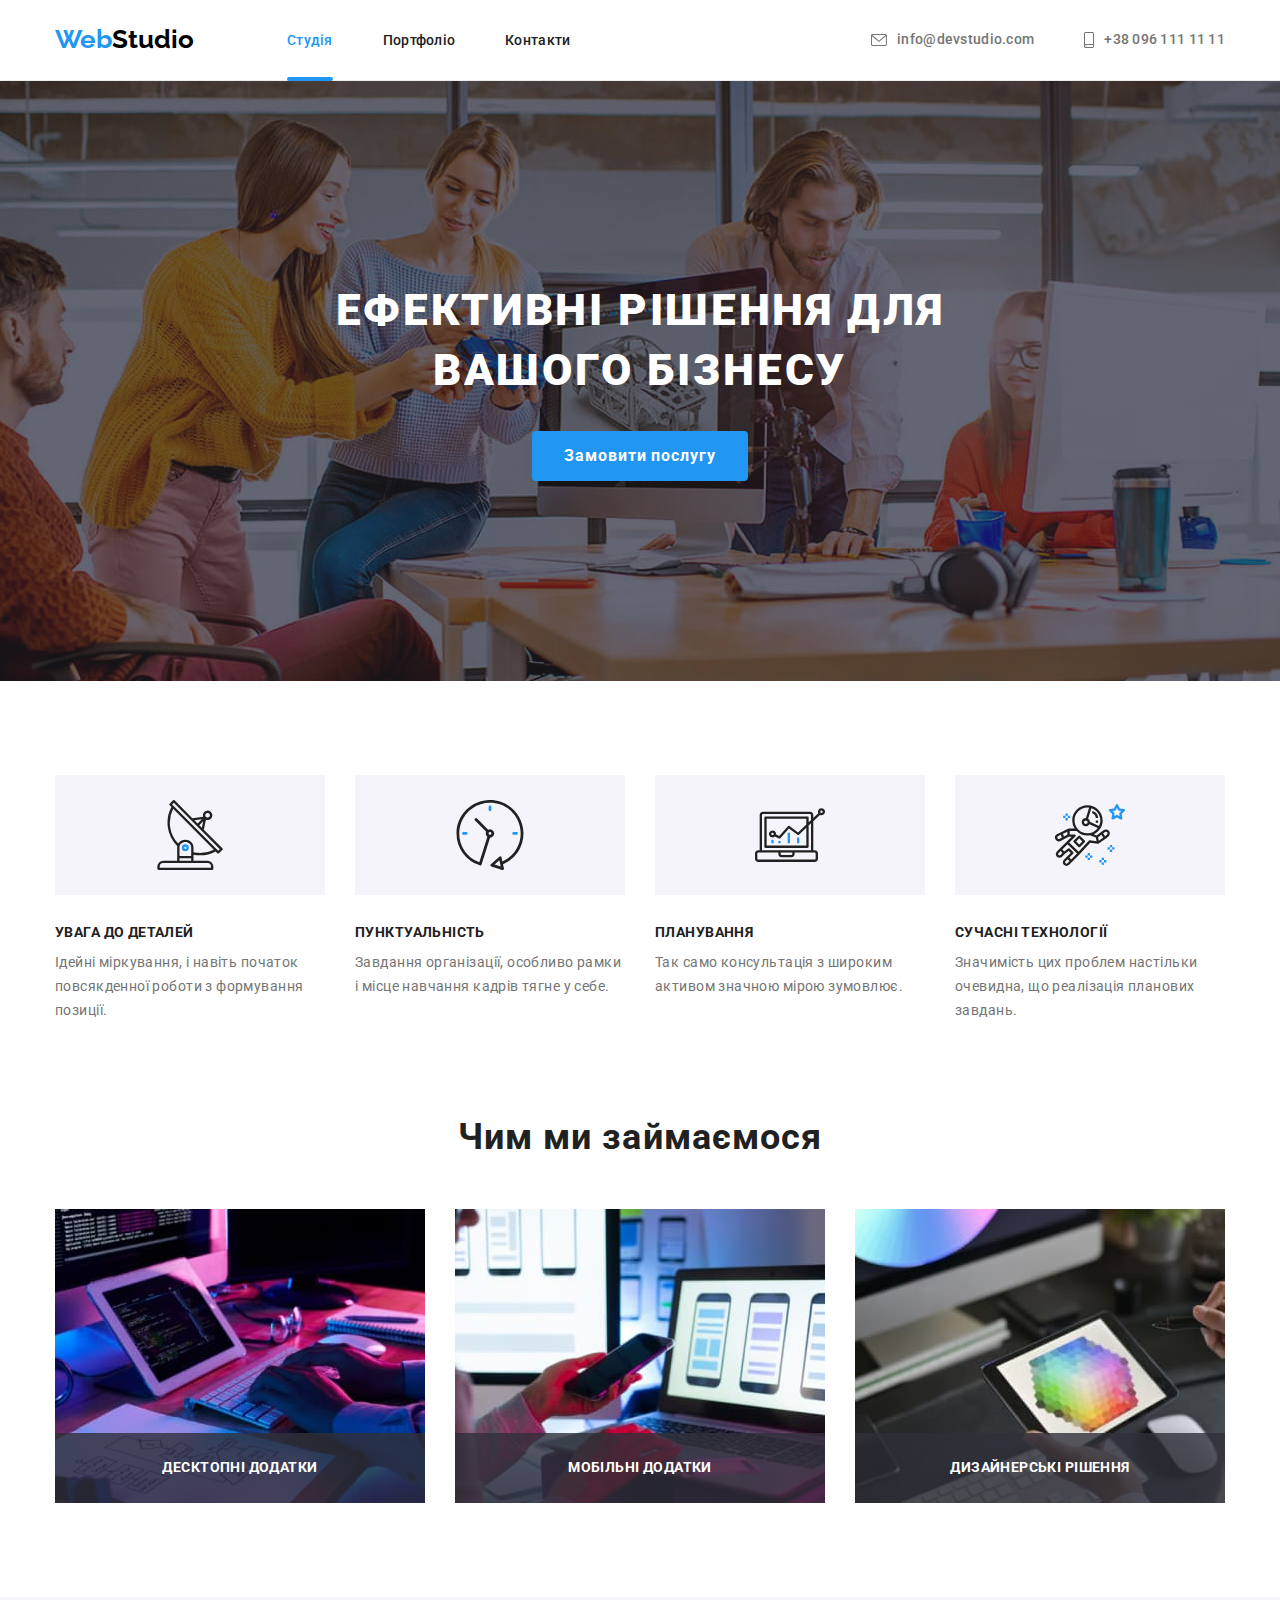
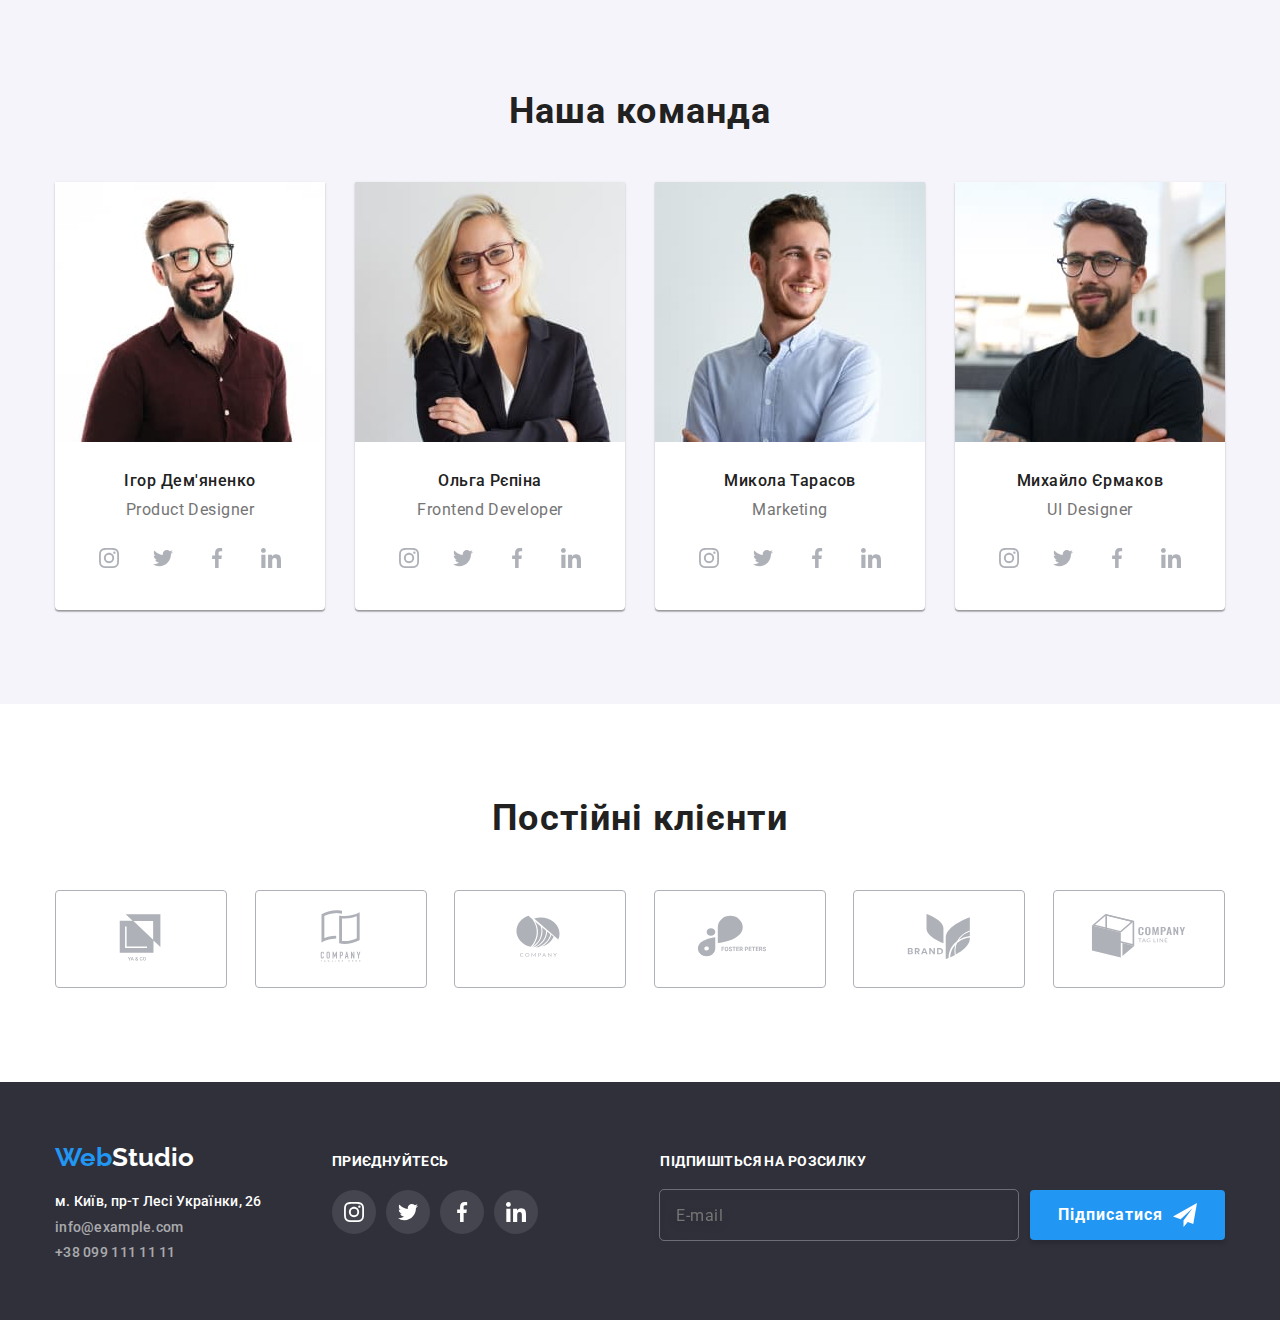
==== commit 6f623df6: "fix" ====
--- a/index.html
+++ b/index.html
@@ -22,7 +22,7 @@
     <header class="header">
       <!-- КОНТЕЙНЕР -->
       <div class="container">
-        <div class="headerflex">
+        <div class="header-flex">
           <nav class="header-nav">
             <!-- ЛОГО -->
             <a class="logo" href="./index.html"><span class="blue">Web</span>Studio</a>
--- a/css/style.css
+++ b/css/style.css
@@ -351,11 +351,15 @@
 
   transition: fill var(--timing-function);
 }
-.form-input:focus,
+.form-input:focus {
+  outline: 1px solid var(--active-color);
+}
 .form-input:hover {
   outline: 1px solid var(--active-color);
 }
-.form-input:focus,
+.form-input:focus ~ .form-svg {
+  fill: var(--active-color);
+}
 .form-input:hover ~ .form-svg {
   fill: var(--active-color);
 }
